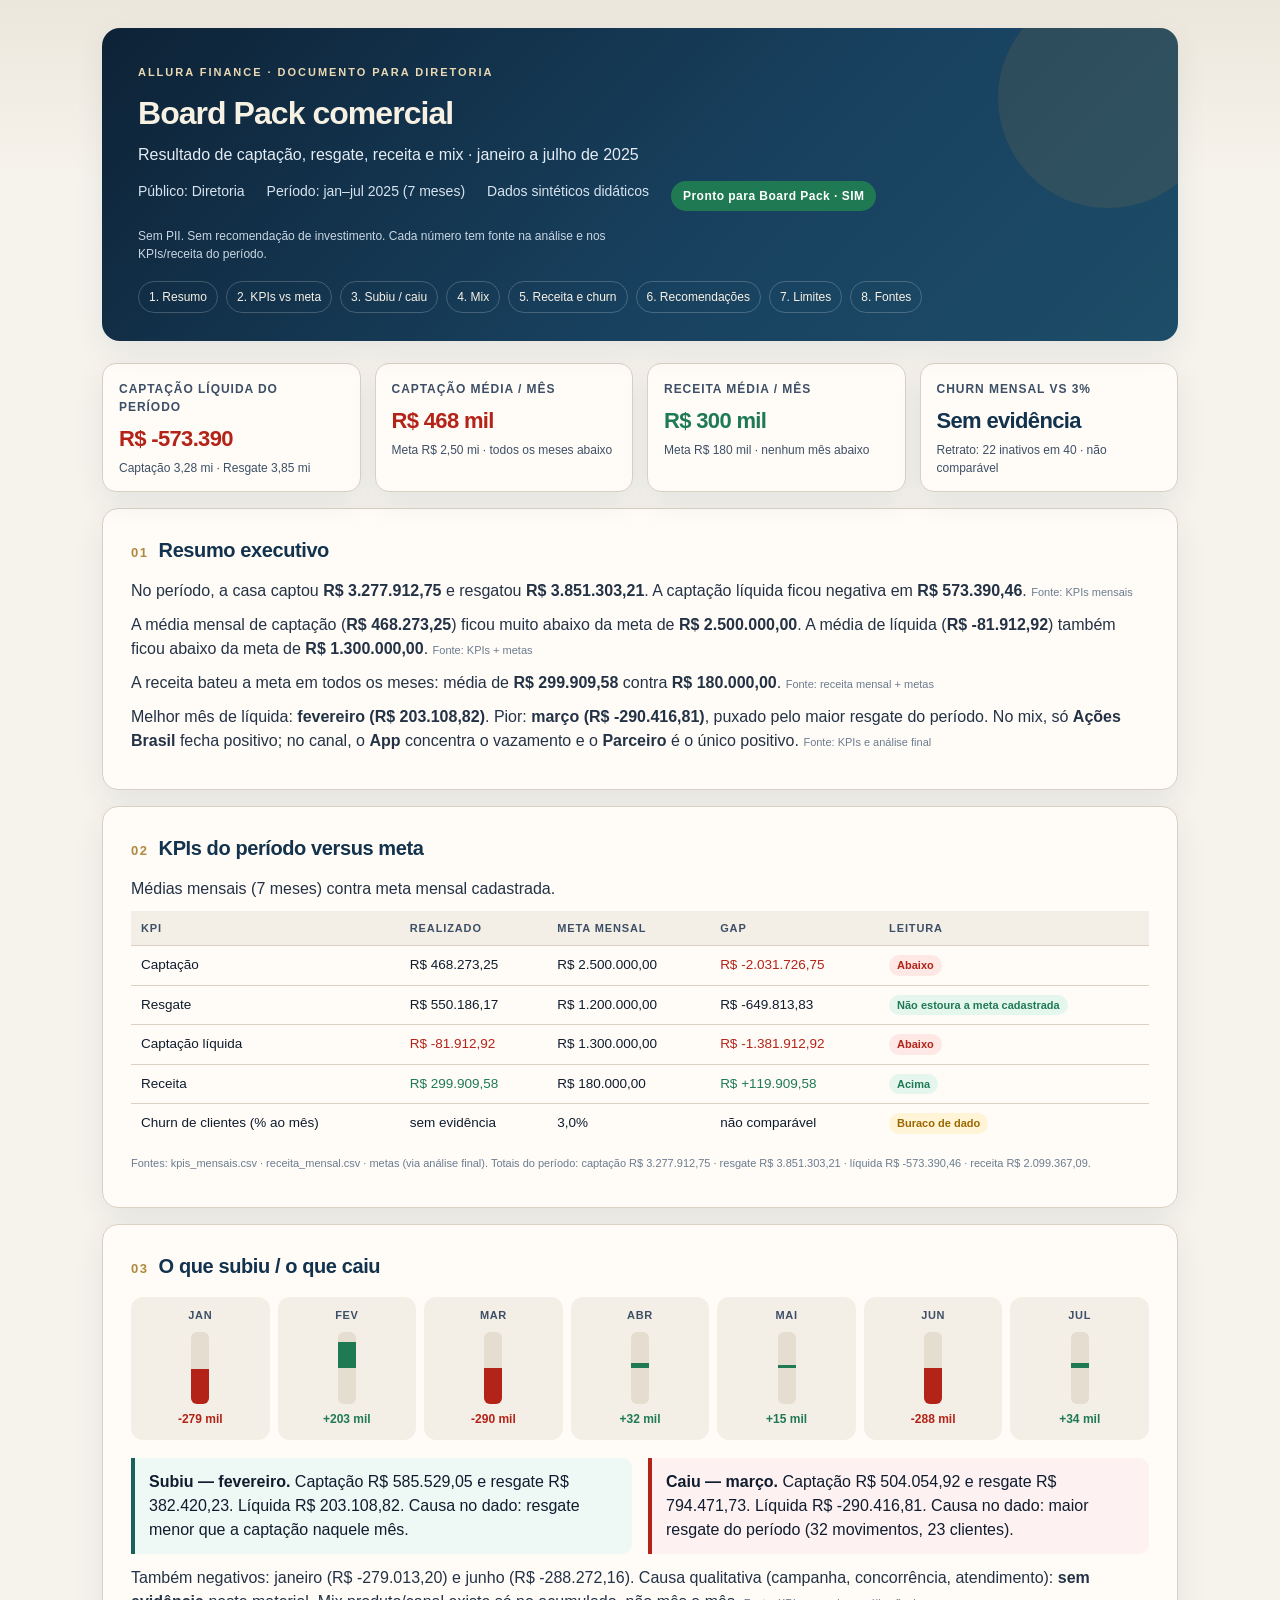
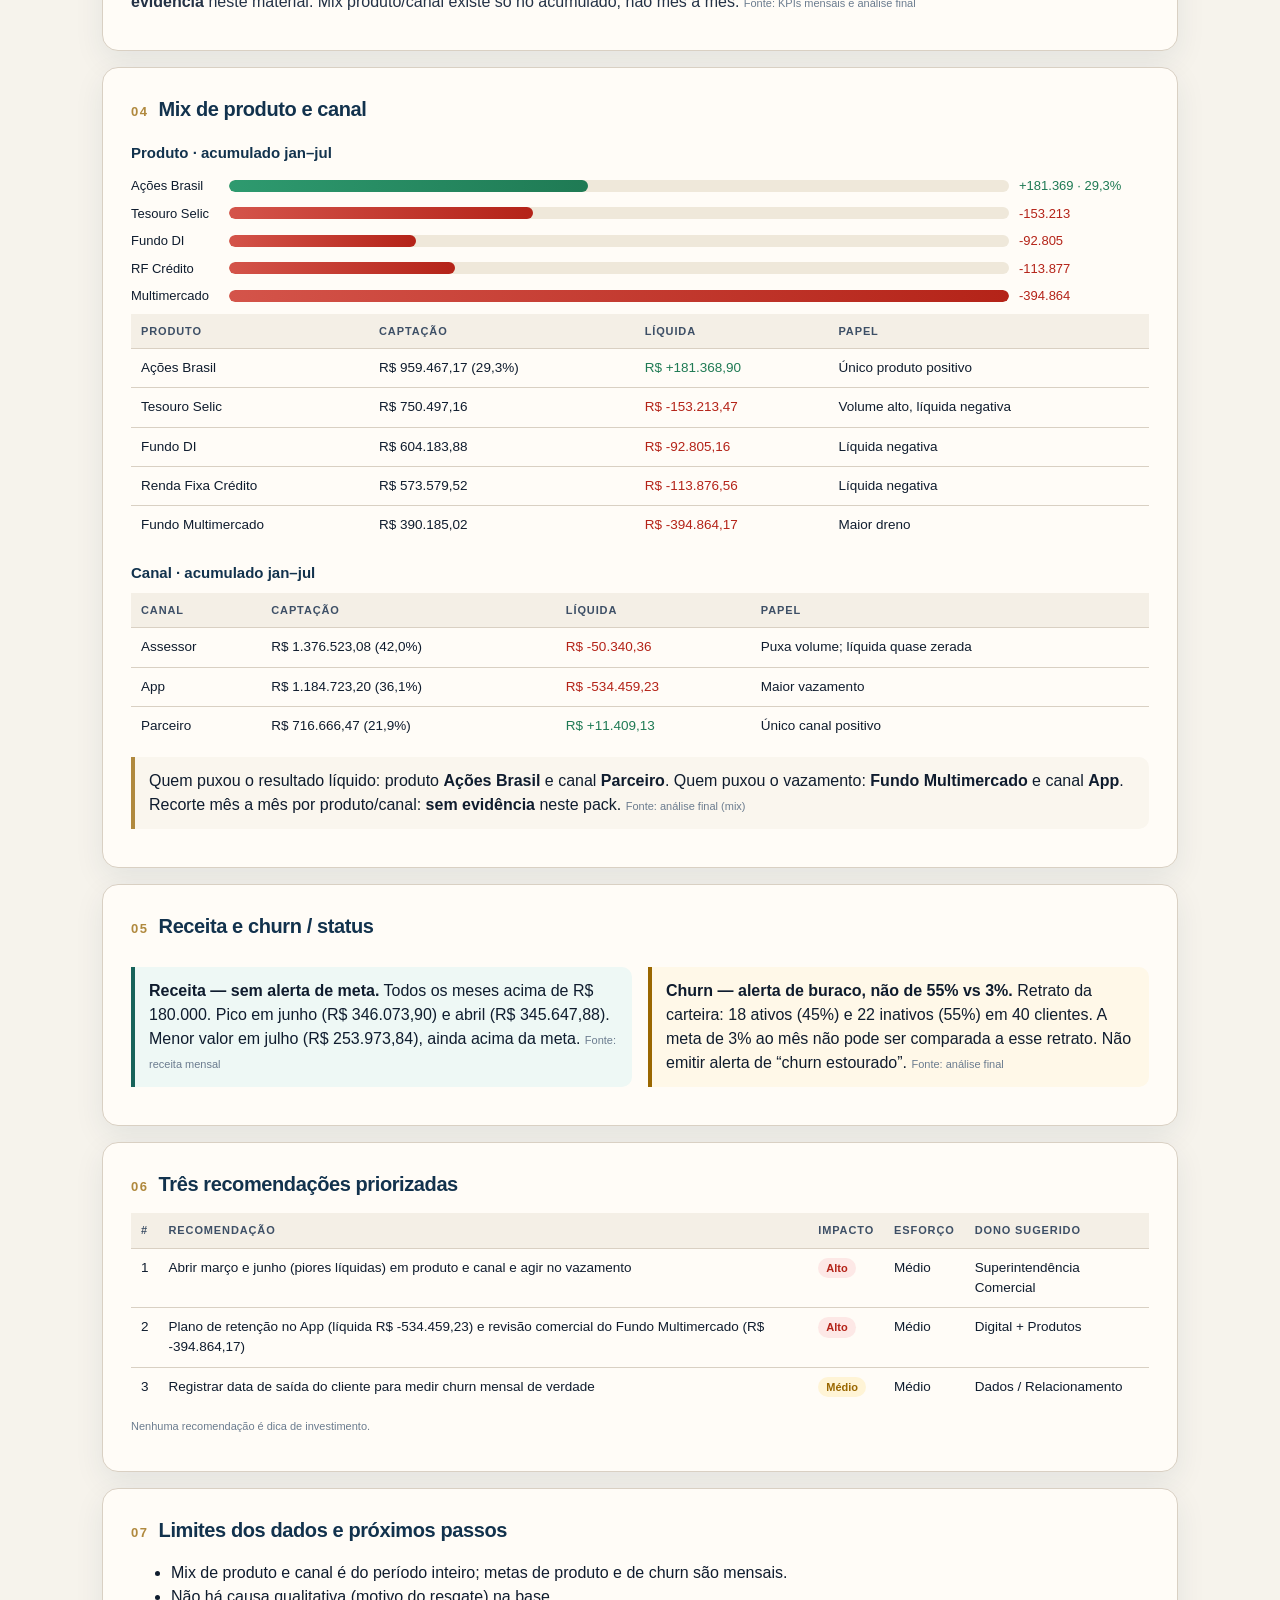
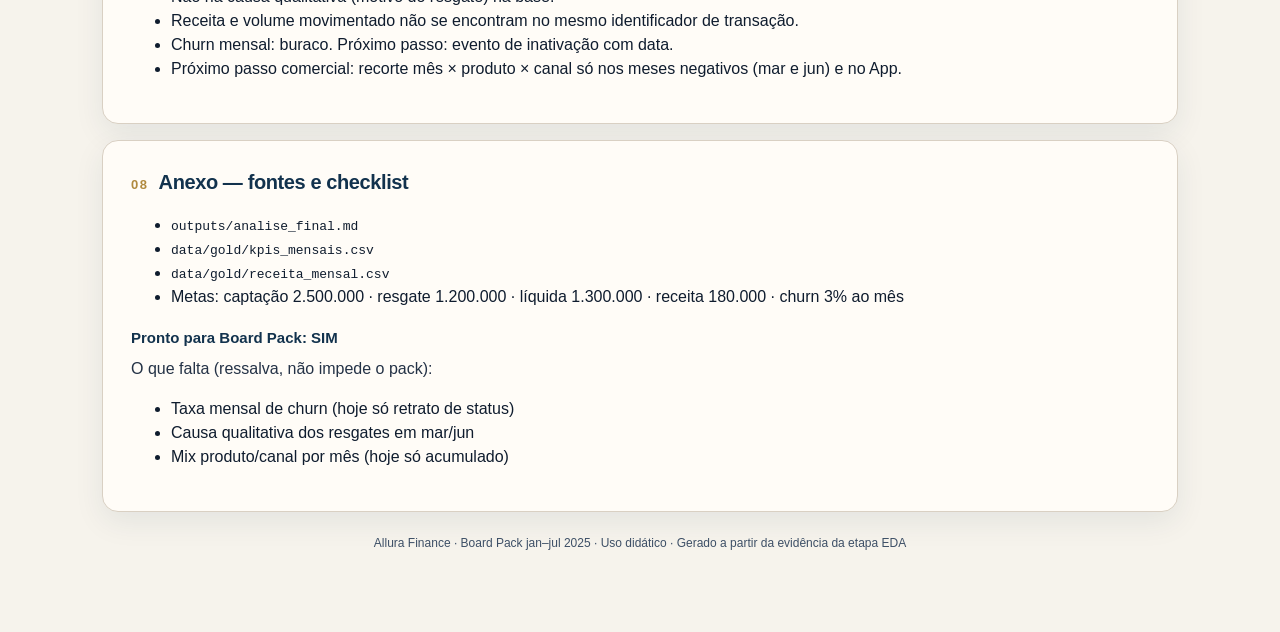
==== Harness Engineering/outputs/board_pack.html @ 16ca6b5f "Publish Streamlit app and harness artifacts for the Allura class. Students can run the local front w" ====
<!DOCTYPE html>
<html lang="pt-BR">
<head>
  <meta charset="UTF-8" />
  <meta name="viewport" content="width=device-width, initial-scale=1" />
  <title>Board Pack · Allura Finance · Jan–Jul 2025</title>
  <style>
    :root {
      --ink: #0f1c2e;
      --ink-soft: #3d4f66;
      --paper: #f6f3ec;
      --card: #fffcf7;
      --line: #d9d0c3;
      --navy: #12324d;
      --gold: #b0893e;
      --gold-soft: #ead9b2;
      --up: #1f7a54;
      --down: #b42318;
      --warn: #9a6700;
      --ok: #17635a;
      --shadow: 0 10px 30px rgba(18, 50, 77, 0.08);
    }
    * { box-sizing: border-box; }
    html { scroll-behavior: smooth; }
    body {
      margin: 0;
      font-family: "Segoe UI", Calibri, "Helvetica Neue", Arial, sans-serif;
      color: var(--ink);
      background:
        radial-gradient(1200px 500px at 10% -10%, #ead9b233, transparent 50%),
        linear-gradient(180deg, #ece7dc 0%, var(--paper) 180px);
      line-height: 1.5;
    }
    .wrap { max-width: 1120px; margin: 0 auto; padding: 28px 22px 80px; }
    header.hero {
      background: linear-gradient(135deg, #0d2236 0%, #18415f 58%, #1d4d68 100%);
      color: #f7f1e4;
      border-radius: 18px;
      padding: 36px 36px 28px;
      box-shadow: var(--shadow);
      position: relative;
      overflow: hidden;
    }
    header.hero::after {
      content: "";
      position: absolute;
      right: -40px; top: -40px;
      width: 220px; height: 220px;
      border-radius: 50%;
      background: #b0893e22;
    }
    .kicker {
      letter-spacing: .18em;
      text-transform: uppercase;
      font-size: 11px;
      color: var(--gold-soft);
      font-weight: 600;
    }
    h1 { margin: 8px 0 6px; font-size: 32px; font-weight: 650; letter-spacing: -0.03em; }
    .meta { display: flex; flex-wrap: wrap; gap: 10px 22px; margin-top: 14px; font-size: 14px; color: #d7e3ee; }
    .badge {
      display: inline-flex; align-items: center; gap: 8px;
      background: #1f7a54;
      color: white;
      font-size: 12px;
      font-weight: 700;
      letter-spacing: .04em;
      padding: 6px 12px;
      border-radius: 999px;
    }
    nav.toc {
      display: flex; flex-wrap: wrap; gap: 8px;
      margin: 18px 0 0;
    }
    nav.toc a {
      color: #f7f1e4; text-decoration: none; font-size: 12px;
      border: 1px solid #ffffff33; padding: 6px 10px; border-radius: 999px;
    }
    nav.toc a:hover { background: #ffffff18; }
    .disclaimer {
      margin-top: 16px; font-size: 12px; color: #c9d6e2; max-width: 78ch;
    }
    .kpis {
      display: grid;
      grid-template-columns: repeat(4, 1fr);
      gap: 14px;
      margin: 22px 0 10px;
    }
    .kpi {
      background: var(--card);
      border: 1px solid var(--line);
      border-radius: 14px;
      padding: 16px 16px 14px;
      box-shadow: var(--shadow);
    }
    .kpi .label { font-size: 12px; color: var(--ink-soft); text-transform: uppercase; letter-spacing: .08em; font-weight: 700; }
    .kpi .value { font-size: 22px; font-weight: 700; margin: 6px 0 4px; letter-spacing: -0.03em; }
    .kpi .hint { font-size: 12px; color: var(--ink-soft); }
    .neg { color: var(--down); }
    .pos { color: var(--up); }
    .neu { color: var(--navy); }
    section {
      background: var(--card);
      border: 1px solid var(--line);
      border-radius: 16px;
      padding: 26px 28px;
      margin-top: 16px;
      box-shadow: var(--shadow);
    }
    h2 {
      margin: 0 0 14px;
      font-size: 20px;
      color: var(--navy);
      letter-spacing: -0.02em;
      display: flex; align-items: baseline; gap: 10px;
    }
    h2 span.num {
      color: var(--gold); font-size: 13px; letter-spacing: .12em; font-weight: 800;
    }
    h3 { margin: 18px 0 8px; font-size: 15px; color: var(--navy); }
    p { margin: 0 0 10px; color: #243246; }
    .src { font-size: 11px; color: #6b7c8f; }
    table { width: 100%; border-collapse: collapse; font-size: 13.5px; margin: 8px 0 12px; }
    th, td { padding: 9px 10px; text-align: left; border-bottom: 1px solid var(--line); vertical-align: top; }
    th { font-size: 11px; letter-spacing: .08em; text-transform: uppercase; color: var(--ink-soft); background: #f4efe6; }
    tr:last-child td { border-bottom: 0; }
    td.num { font-variant-numeric: tabular-nums; white-space: nowrap; }
    .pill {
      display: inline-block; padding: 2px 8px; border-radius: 999px;
      font-size: 11px; font-weight: 700;
    }
    .pill.bad { background: #fde8e6; color: var(--down); }
    .pill.good { background: #e5f6ef; color: var(--up); }
    .pill.warn { background: #fff4d6; color: var(--warn); }
    .split { display: grid; grid-template-columns: 1fr 1fr; gap: 16px; }
    .callout {
      border-left: 4px solid var(--gold);
      background: #faf6ee;
      padding: 12px 14px;
      border-radius: 0 10px 10px 0;
      margin: 12px 0;
    }
    .alert-down {
      border-left-color: var(--down);
      background: #fdf2f1;
    }
    .alert-ok {
      border-left-color: var(--ok);
      background: #eef8f5;
    }
    .alert-warn {
      border-left-color: var(--warn);
      background: #fff8e8;
    }
    .bars { display: grid; gap: 8px; margin: 12px 0 4px; }
    .bar-row { display: grid; grid-template-columns: 88px 1fr 130px; gap: 10px; align-items: center; font-size: 13px; }
    .track { height: 12px; background: #efe8da; border-radius: 99px; overflow: hidden; position: relative; }
    .fill { height: 100%; border-radius: 99px; }
    .fill.up { background: linear-gradient(90deg, #2e9a6f, #1f7a54); }
    .fill.down { background: linear-gradient(90deg, #d4544a, #b42318); }
    .months {
      display: grid;
      grid-template-columns: repeat(7, 1fr);
      gap: 8px;
      margin: 16px 0 6px;
    }
    .month {
      background: #f4efe6;
      border-radius: 12px;
      padding: 10px 8px 12px;
      text-align: center;
    }
    .month .m { font-size: 11px; font-weight: 700; color: var(--ink-soft); letter-spacing: .06em; }
    .month .v { font-size: 12px; font-weight: 700; margin-top: 6px; font-variant-numeric: tabular-nums; }
    .col {
      width: 18px; margin: 8px auto 0; height: 72px;
      background: #e4ddd0; border-radius: 6px; position: relative; overflow: hidden;
    }
    .col i {
      position: absolute; left: 0; right: 0; bottom: 50%;
      display: block;
    }
    ol.recs { padding-left: 18px; }
    ol.recs li { margin: 8px 0; }
    footer {
      margin-top: 22px; color: var(--ink-soft); font-size: 12px; text-align: center;
    }
    @media (max-width: 900px) {
      .kpis, .split, .months { grid-template-columns: 1fr 1fr; }
      .bar-row { grid-template-columns: 1fr; }
    }
    @media (max-width: 640px) {
      .kpis, .months { grid-template-columns: 1fr; }
      header.hero, section { padding: 20px; }
    }
    @media print {
      body { background: white; }
      .wrap { padding: 0; }
      section, header.hero, .kpi { box-shadow: none; break-inside: avoid; }
      nav.toc { display: none; }
    }
  </style>
</head>
<body>
  <div class="wrap">
    <header class="hero">
      <div class="kicker">Allura Finance · Documento para diretoria</div>
      <h1>Board Pack comercial</h1>
      <p style="margin:0;max-width:62ch;color:#e4edf5;">Resultado de captação, resgate, receita e mix · janeiro a julho de 2025</p>
      <div class="meta">
        <span>Público: Diretoria</span>
        <span>Período: jan–jul 2025 (7 meses)</span>
        <span>Dados sintéticos didáticos</span>
        <span class="badge">Pronto para Board Pack · SIM</span>
      </div>
      <p class="disclaimer">Sem PII. Sem recomendação de investimento. Cada número tem fonte na análise e nos KPIs/receita do período.</p>
      <nav class="toc">
        <a href="#resumo">1. Resumo</a>
        <a href="#kpis">2. KPIs vs meta</a>
        <a href="#movimento">3. Subiu / caiu</a>
        <a href="#mix">4. Mix</a>
        <a href="#alertas">5. Receita e churn</a>
        <a href="#recs">6. Recomendações</a>
        <a href="#limites">7. Limites</a>
        <a href="#fontes">8. Fontes</a>
      </nav>
    </header>

    <div class="kpis">
      <article class="kpi">
        <div class="label">Captação líquida do período</div>
        <div class="value neg">R$ -573.390</div>
        <div class="hint">Captação 3,28 mi · Resgate 3,85 mi</div>
      </article>
      <article class="kpi">
        <div class="label">Captação média / mês</div>
        <div class="value neg">R$ 468 mil</div>
        <div class="hint">Meta R$ 2,50 mi · todos os meses abaixo</div>
      </article>
      <article class="kpi">
        <div class="label">Receita média / mês</div>
        <div class="value pos">R$ 300 mil</div>
        <div class="hint">Meta R$ 180 mil · nenhum mês abaixo</div>
      </article>
      <article class="kpi">
        <div class="label">Churn mensal vs 3%</div>
        <div class="value neu">Sem evidência</div>
        <div class="hint">Retrato: 22 inativos em 40 · não comparável</div>
      </article>
    </div>

    <section id="resumo">
      <h2><span class="num">01</span> Resumo executivo</h2>
      <p>No período, a casa captou <strong>R$ 3.277.912,75</strong> e resgatou <strong>R$ 3.851.303,21</strong>. A captação líquida ficou negativa em <strong>R$ 573.390,46</strong>. <span class="src">Fonte: KPIs mensais</span></p>
      <p>A média mensal de captação (<strong>R$ 468.273,25</strong>) ficou muito abaixo da meta de <strong>R$ 2.500.000,00</strong>. A média de líquida (<strong>R$ -81.912,92</strong>) também ficou abaixo da meta de <strong>R$ 1.300.000,00</strong>. <span class="src">Fonte: KPIs + metas</span></p>
      <p>A receita bateu a meta em todos os meses: média de <strong>R$ 299.909,58</strong> contra <strong>R$ 180.000,00</strong>. <span class="src">Fonte: receita mensal + metas</span></p>
      <p>Melhor mês de líquida: <strong>fevereiro (R$ 203.108,82)</strong>. Pior: <strong>março (R$ -290.416,81)</strong>, puxado pelo maior resgate do período. No mix, só <strong>Ações Brasil</strong> fecha positivo; no canal, o <strong>App</strong> concentra o vazamento e o <strong>Parceiro</strong> é o único positivo. <span class="src">Fonte: KPIs e análise final</span></p>
    </section>

    <section id="kpis">
      <h2><span class="num">02</span> KPIs do período versus meta</h2>
      <p>Médias mensais (7 meses) contra meta mensal cadastrada.</p>
      <table>
        <thead>
          <tr>
            <th>KPI</th>
            <th>Realizado</th>
            <th>Meta mensal</th>
            <th>Gap</th>
            <th>Leitura</th>
          </tr>
        </thead>
        <tbody>
          <tr>
            <td>Captação</td>
            <td class="num">R$ 468.273,25</td>
            <td class="num">R$ 2.500.000,00</td>
            <td class="num neg">R$ -2.031.726,75</td>
            <td><span class="pill bad">Abaixo</span></td>
          </tr>
          <tr>
            <td>Resgate</td>
            <td class="num">R$ 550.186,17</td>
            <td class="num">R$ 1.200.000,00</td>
            <td class="num">R$ -649.813,83</td>
            <td><span class="pill good">Não estoura a meta cadastrada</span></td>
          </tr>
          <tr>
            <td>Captação líquida</td>
            <td class="num neg">R$ -81.912,92</td>
            <td class="num">R$ 1.300.000,00</td>
            <td class="num neg">R$ -1.381.912,92</td>
            <td><span class="pill bad">Abaixo</span></td>
          </tr>
          <tr>
            <td>Receita</td>
            <td class="num pos">R$ 299.909,58</td>
            <td class="num">R$ 180.000,00</td>
            <td class="num pos">R$ +119.909,58</td>
            <td><span class="pill good">Acima</span></td>
          </tr>
          <tr>
            <td>Churn de clientes (% ao mês)</td>
            <td>sem evidência</td>
            <td>3,0%</td>
            <td>não comparável</td>
            <td><span class="pill warn">Buraco de dado</span></td>
          </tr>
        </tbody>
      </table>
      <p class="src">Fontes: kpis_mensais.csv · receita_mensal.csv · metas (via análise final). Totais do período: captação R$ 3.277.912,75 · resgate R$ 3.851.303,21 · líquida R$ -573.390,46 · receita R$ 2.099.367,09.</p>
    </section>

    <section id="movimento">
      <h2><span class="num">03</span> O que subiu / o que caiu</h2>
      <div class="months">
        <div class="month"><div class="m">JAN</div><div class="col"><i style="bottom:0;height:48%;background:#b42318;"></i></div><div class="v neg">-279 mil</div></div>
        <div class="month"><div class="m">FEV</div><div class="col"><i style="bottom:50%;height:35%;background:#1f7a54;"></i></div><div class="v pos">+203 mil</div></div>
        <div class="month"><div class="m">MAR</div><div class="col"><i style="bottom:0;height:50%;background:#b42318;"></i></div><div class="v neg">-290 mil</div></div>
        <div class="month"><div class="m">ABR</div><div class="col"><i style="bottom:50%;height:6%;background:#1f7a54;"></i></div><div class="v pos">+32 mil</div></div>
        <div class="month"><div class="m">MAI</div><div class="col"><i style="bottom:50%;height:3%;background:#1f7a54;"></i></div><div class="v pos">+15 mil</div></div>
        <div class="month"><div class="m">JUN</div><div class="col"><i style="bottom:0;height:50%;background:#b42318;"></i></div><div class="v neg">-288 mil</div></div>
        <div class="month"><div class="m">JUL</div><div class="col"><i style="bottom:50%;height:6%;background:#1f7a54;"></i></div><div class="v pos">+34 mil</div></div>
      </div>
      <div class="split">
        <div class="callout alert-ok">
          <strong>Subiu — fevereiro.</strong> Captação R$ 585.529,05 e resgate R$ 382.420,23. Líquida R$ 203.108,82. Causa no dado: resgate menor que a captação naquele mês.
        </div>
        <div class="callout alert-down">
          <strong>Caiu — março.</strong> Captação R$ 504.054,92 e resgate R$ 794.471,73. Líquida R$ -290.416,81. Causa no dado: maior resgate do período (32 movimentos, 23 clientes).
        </div>
      </div>
      <p>Também negativos: janeiro (R$ -279.013,20) e junho (R$ -288.272,16). Causa qualitativa (campanha, concorrência, atendimento): <strong>sem evidência</strong> neste material. Mix produto/canal existe só no acumulado, não mês a mês. <span class="src">Fonte: KPIs mensais e análise final</span></p>
    </section>

    <section id="mix">
      <h2><span class="num">04</span> Mix de produto e canal</h2>
      <h3>Produto · acumulado jan–jul</h3>
      <div class="bars">
        <div class="bar-row"><span>Ações Brasil</span><div class="track"><div class="fill up" style="width:46%"></div></div><span class="pos">+181.369 · 29,3%</span></div>
        <div class="bar-row"><span>Tesouro Selic</span><div class="track"><div class="fill down" style="width:39%"></div></div><span class="neg">-153.213</span></div>
        <div class="bar-row"><span>Fundo DI</span><div class="track"><div class="fill down" style="width:24%"></div></div><span class="neg">-92.805</span></div>
        <div class="bar-row"><span>RF Crédito</span><div class="track"><div class="fill down" style="width:29%"></div></div><span class="neg">-113.877</span></div>
        <div class="bar-row"><span>Multimercado</span><div class="track"><div class="fill down" style="width:100%"></div></div><span class="neg">-394.864</span></div>
      </div>
      <table>
        <thead><tr><th>Produto</th><th>Captação</th><th>Líquida</th><th>Papel</th></tr></thead>
        <tbody>
          <tr><td>Ações Brasil</td><td class="num">R$ 959.467,17 (29,3%)</td><td class="num pos">R$ +181.368,90</td><td>Único produto positivo</td></tr>
          <tr><td>Tesouro Selic</td><td class="num">R$ 750.497,16</td><td class="num neg">R$ -153.213,47</td><td>Volume alto, líquida negativa</td></tr>
          <tr><td>Fundo DI</td><td class="num">R$ 604.183,88</td><td class="num neg">R$ -92.805,16</td><td>Líquida negativa</td></tr>
          <tr><td>Renda Fixa Crédito</td><td class="num">R$ 573.579,52</td><td class="num neg">R$ -113.876,56</td><td>Líquida negativa</td></tr>
          <tr><td>Fundo Multimercado</td><td class="num">R$ 390.185,02</td><td class="num neg">R$ -394.864,17</td><td>Maior dreno</td></tr>
        </tbody>
      </table>
      <h3>Canal · acumulado jan–jul</h3>
      <table>
        <thead><tr><th>Canal</th><th>Captação</th><th>Líquida</th><th>Papel</th></tr></thead>
        <tbody>
          <tr><td>Assessor</td><td class="num">R$ 1.376.523,08 (42,0%)</td><td class="num neg">R$ -50.340,36</td><td>Puxa volume; líquida quase zerada</td></tr>
          <tr><td>App</td><td class="num">R$ 1.184.723,20 (36,1%)</td><td class="num neg">R$ -534.459,23</td><td>Maior vazamento</td></tr>
          <tr><td>Parceiro</td><td class="num">R$ 716.666,47 (21,9%)</td><td class="num pos">R$ +11.409,13</td><td>Único canal positivo</td></tr>
        </tbody>
      </table>
      <div class="callout">Quem puxou o resultado líquido: produto <strong>Ações Brasil</strong> e canal <strong>Parceiro</strong>. Quem puxou o vazamento: <strong>Fundo Multimercado</strong> e canal <strong>App</strong>. Recorte mês a mês por produto/canal: <strong>sem evidência</strong> neste pack. <span class="src">Fonte: análise final (mix)</span></div>
    </section>

    <section id="alertas">
      <h2><span class="num">05</span> Receita e churn / status</h2>
      <div class="split">
        <div class="callout alert-ok">
          <strong>Receita — sem alerta de meta.</strong> Todos os meses acima de R$ 180.000. Pico em junho (R$ 346.073,90) e abril (R$ 345.647,88). Menor valor em julho (R$ 253.973,84), ainda acima da meta. <span class="src">Fonte: receita mensal</span>
        </div>
        <div class="callout alert-warn">
          <strong>Churn — alerta de buraco, não de 55% vs 3%.</strong> Retrato da carteira: 18 ativos (45%) e 22 inativos (55%) em 40 clientes. A meta de 3% ao mês não pode ser comparada a esse retrato. Não emitir alerta de “churn estourado”. <span class="src">Fonte: análise final</span>
        </div>
      </div>
    </section>

    <section id="recs">
      <h2><span class="num">06</span> Três recomendações priorizadas</h2>
      <table>
        <thead>
          <tr><th>#</th><th>Recomendação</th><th>Impacto</th><th>Esforço</th><th>Dono sugerido</th></tr>
        </thead>
        <tbody>
          <tr>
            <td>1</td>
            <td>Abrir março e junho (piores líquidas) em produto e canal e agir no vazamento</td>
            <td><span class="pill bad">Alto</span></td>
            <td>Médio</td>
            <td>Superintendência Comercial</td>
          </tr>
          <tr>
            <td>2</td>
            <td>Plano de retenção no App (líquida R$ -534.459,23) e revisão comercial do Fundo Multimercado (R$ -394.864,17)</td>
            <td><span class="pill bad">Alto</span></td>
            <td>Médio</td>
            <td>Digital + Produtos</td>
          </tr>
          <tr>
            <td>3</td>
            <td>Registrar data de saída do cliente para medir churn mensal de verdade</td>
            <td><span class="pill warn">Médio</span></td>
            <td>Médio</td>
            <td>Dados / Relacionamento</td>
          </tr>
        </tbody>
      </table>
      <p class="src">Nenhuma recomendação é dica de investimento.</p>
    </section>

    <section id="limites">
      <h2><span class="num">07</span> Limites dos dados e próximos passos</h2>
      <ul>
        <li>Mix de produto e canal é do período inteiro; metas de produto e de churn são mensais.</li>
        <li>Não há causa qualitativa (motivo do resgate) na base.</li>
        <li>Receita e volume movimentado não se encontram no mesmo identificador de transação.</li>
        <li>Churn mensal: buraco. Próximo passo: evento de inativação com data.</li>
        <li>Próximo passo comercial: recorte mês × produto × canal só nos meses negativos (mar e jun) e no App.</li>
      </ul>
    </section>

    <section id="fontes">
      <h2><span class="num">08</span> Anexo — fontes e checklist</h2>
      <ul>
        <li><code>outputs/analise_final.md</code></li>
        <li><code>data/gold/kpis_mensais.csv</code></li>
        <li><code>data/gold/receita_mensal.csv</code></li>
        <li>Metas: captação 2.500.000 · resgate 1.200.000 · líquida 1.300.000 · receita 180.000 · churn 3% ao mês</li>
      </ul>
      <h3>Pronto para Board Pack: SIM</h3>
      <p>O que falta (ressalva, não impede o pack):</p>
      <ul>
        <li>Taxa mensal de churn (hoje só retrato de status)</li>
        <li>Causa qualitativa dos resgates em mar/jun</li>
        <li>Mix produto/canal por mês (hoje só acumulado)</li>
      </ul>
    </section>

    <footer>Allura Finance · Board Pack jan–jul 2025 · Uso didático · Gerado a partir da evidência da etapa EDA</footer>
  </div>
</body>
</html>
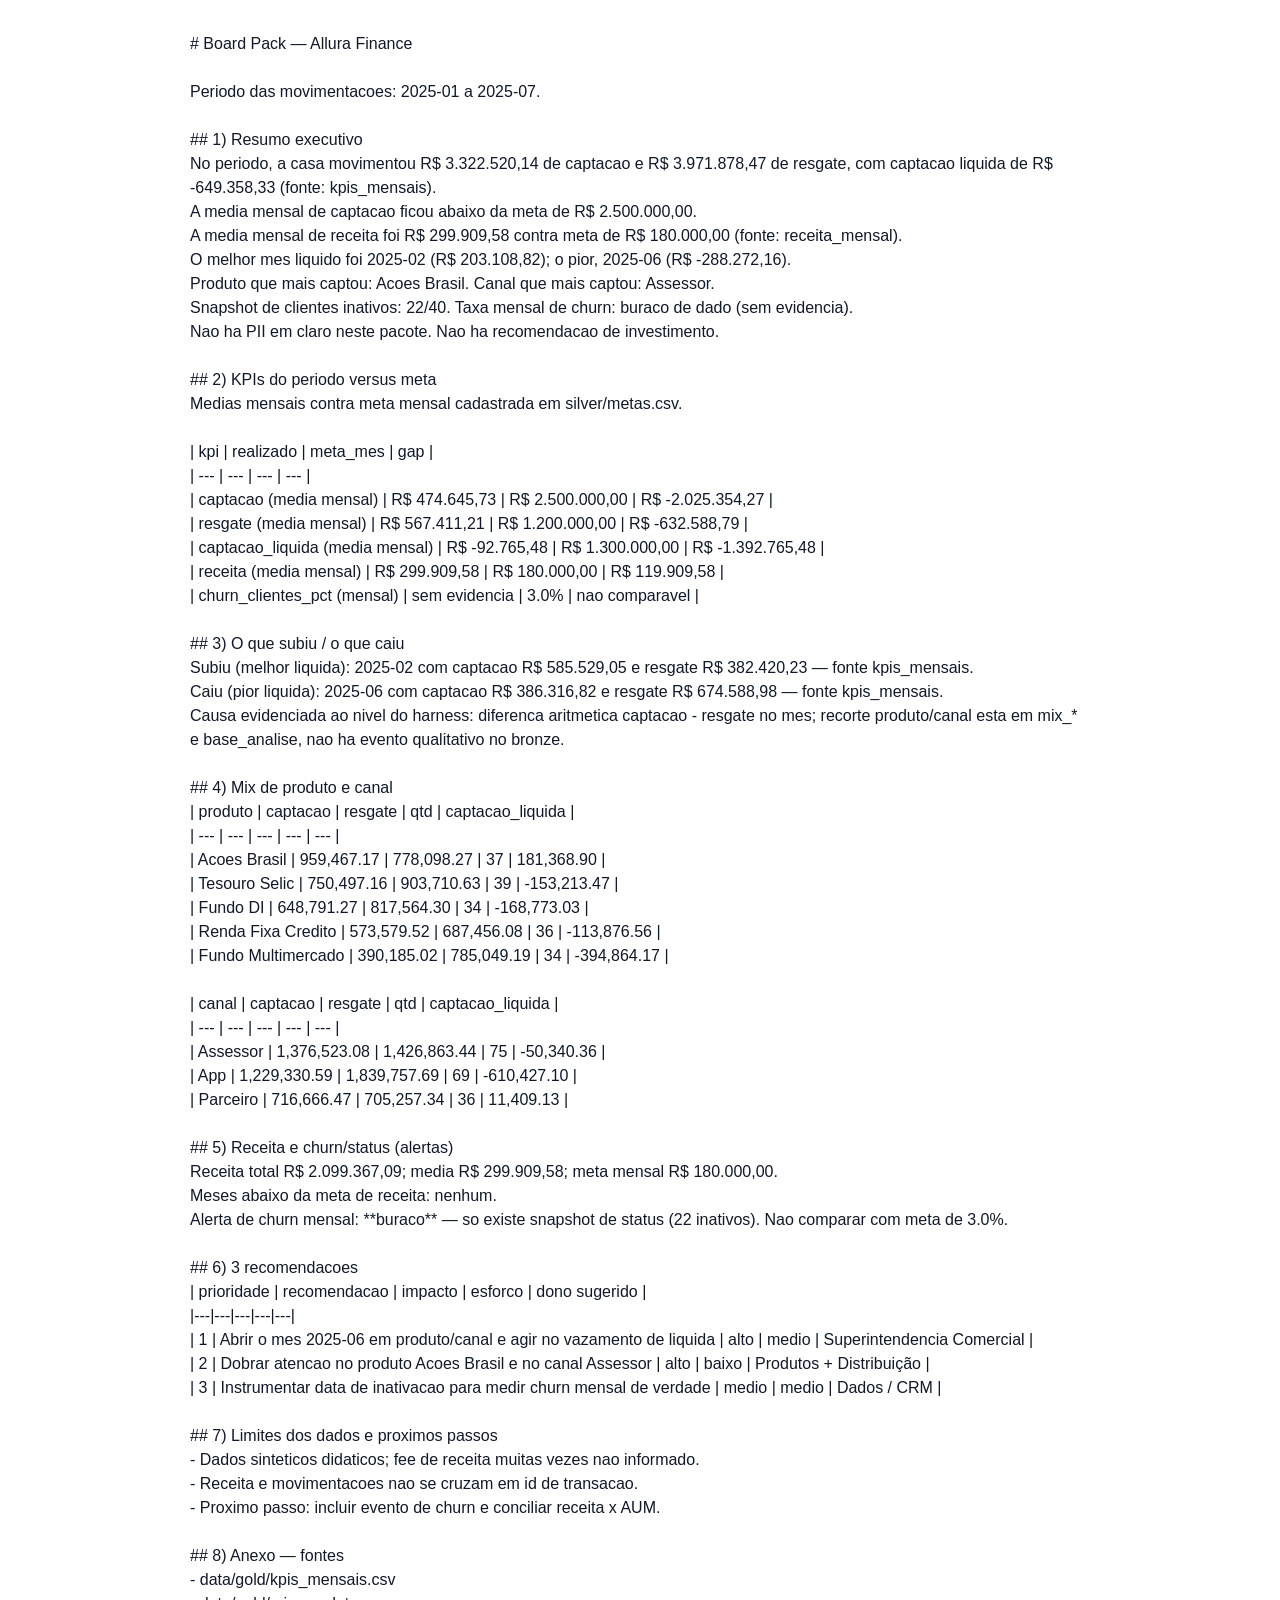
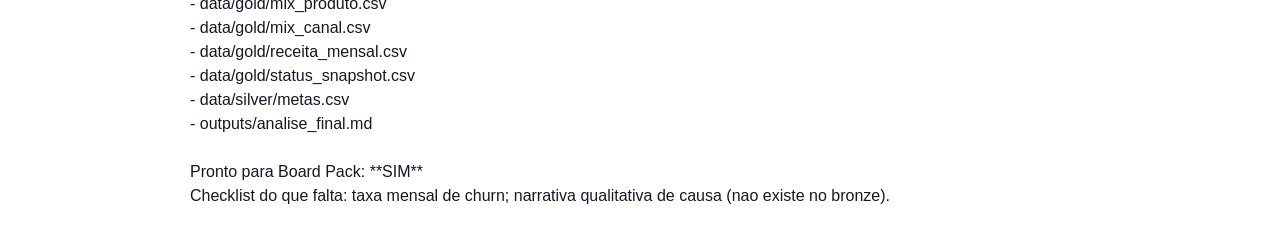
==== commit f4c030cf: "Atualiza Harness, notebook Colab/Streamlit e estrutura de dados. Alinha prompts do Harness com entre" ====
--- a/Harness Engineering/outputs/board_pack.html
+++ b/Harness Engineering/outputs/board_pack.html
@@ -1,444 +1,73 @@
-<!DOCTYPE html>
-<html lang="pt-BR">
-<head>
-  <meta charset="UTF-8" />
-  <meta name="viewport" content="width=device-width, initial-scale=1" />
-  <title>Board Pack · Allura Finance · Jan–Jul 2025</title>
-  <style>
-    :root {
-      --ink: #0f1c2e;
-      --ink-soft: #3d4f66;
-      --paper: #f6f3ec;
-      --card: #fffcf7;
-      --line: #d9d0c3;
-      --navy: #12324d;
-      --gold: #b0893e;
-      --gold-soft: #ead9b2;
-      --up: #1f7a54;
-      --down: #b42318;
-      --warn: #9a6700;
-      --ok: #17635a;
-      --shadow: 0 10px 30px rgba(18, 50, 77, 0.08);
-    }
-    * { box-sizing: border-box; }
-    html { scroll-behavior: smooth; }
-    body {
-      margin: 0;
-      font-family: "Segoe UI", Calibri, "Helvetica Neue", Arial, sans-serif;
-      color: var(--ink);
-      background:
-        radial-gradient(1200px 500px at 10% -10%, #ead9b233, transparent 50%),
-        linear-gradient(180deg, #ece7dc 0%, var(--paper) 180px);
-      line-height: 1.5;
-    }
-    .wrap { max-width: 1120px; margin: 0 auto; padding: 28px 22px 80px; }
-    header.hero {
-      background: linear-gradient(135deg, #0d2236 0%, #18415f 58%, #1d4d68 100%);
-      color: #f7f1e4;
-      border-radius: 18px;
-      padding: 36px 36px 28px;
-      box-shadow: var(--shadow);
-      position: relative;
-      overflow: hidden;
-    }
-    header.hero::after {
-      content: "";
-      position: absolute;
-      right: -40px; top: -40px;
-      width: 220px; height: 220px;
-      border-radius: 50%;
-      background: #b0893e22;
-    }
-    .kicker {
-      letter-spacing: .18em;
-      text-transform: uppercase;
-      font-size: 11px;
-      color: var(--gold-soft);
-      font-weight: 600;
-    }
-    h1 { margin: 8px 0 6px; font-size: 32px; font-weight: 650; letter-spacing: -0.03em; }
-    .meta { display: flex; flex-wrap: wrap; gap: 10px 22px; margin-top: 14px; font-size: 14px; color: #d7e3ee; }
-    .badge {
-      display: inline-flex; align-items: center; gap: 8px;
-      background: #1f7a54;
-      color: white;
-      font-size: 12px;
-      font-weight: 700;
-      letter-spacing: .04em;
-      padding: 6px 12px;
-      border-radius: 999px;
-    }
-    nav.toc {
-      display: flex; flex-wrap: wrap; gap: 8px;
-      margin: 18px 0 0;
-    }
-    nav.toc a {
-      color: #f7f1e4; text-decoration: none; font-size: 12px;
-      border: 1px solid #ffffff33; padding: 6px 10px; border-radius: 999px;
-    }
-    nav.toc a:hover { background: #ffffff18; }
-    .disclaimer {
-      margin-top: 16px; font-size: 12px; color: #c9d6e2; max-width: 78ch;
-    }
-    .kpis {
-      display: grid;
-      grid-template-columns: repeat(4, 1fr);
-      gap: 14px;
-      margin: 22px 0 10px;
-    }
-    .kpi {
-      background: var(--card);
-      border: 1px solid var(--line);
-      border-radius: 14px;
-      padding: 16px 16px 14px;
-      box-shadow: var(--shadow);
-    }
-    .kpi .label { font-size: 12px; color: var(--ink-soft); text-transform: uppercase; letter-spacing: .08em; font-weight: 700; }
-    .kpi .value { font-size: 22px; font-weight: 700; margin: 6px 0 4px; letter-spacing: -0.03em; }
-    .kpi .hint { font-size: 12px; color: var(--ink-soft); }
-    .neg { color: var(--down); }
-    .pos { color: var(--up); }
-    .neu { color: var(--navy); }
-    section {
-      background: var(--card);
-      border: 1px solid var(--line);
-      border-radius: 16px;
-      padding: 26px 28px;
-      margin-top: 16px;
-      box-shadow: var(--shadow);
-    }
-    h2 {
-      margin: 0 0 14px;
-      font-size: 20px;
-      color: var(--navy);
-      letter-spacing: -0.02em;
-      display: flex; align-items: baseline; gap: 10px;
-    }
-    h2 span.num {
-      color: var(--gold); font-size: 13px; letter-spacing: .12em; font-weight: 800;
-    }
-    h3 { margin: 18px 0 8px; font-size: 15px; color: var(--navy); }
-    p { margin: 0 0 10px; color: #243246; }
-    .src { font-size: 11px; color: #6b7c8f; }
-    table { width: 100%; border-collapse: collapse; font-size: 13.5px; margin: 8px 0 12px; }
-    th, td { padding: 9px 10px; text-align: left; border-bottom: 1px solid var(--line); vertical-align: top; }
-    th { font-size: 11px; letter-spacing: .08em; text-transform: uppercase; color: var(--ink-soft); background: #f4efe6; }
-    tr:last-child td { border-bottom: 0; }
-    td.num { font-variant-numeric: tabular-nums; white-space: nowrap; }
-    .pill {
-      display: inline-block; padding: 2px 8px; border-radius: 999px;
-      font-size: 11px; font-weight: 700;
-    }
-    .pill.bad { background: #fde8e6; color: var(--down); }
-    .pill.good { background: #e5f6ef; color: var(--up); }
-    .pill.warn { background: #fff4d6; color: var(--warn); }
-    .split { display: grid; grid-template-columns: 1fr 1fr; gap: 16px; }
-    .callout {
-      border-left: 4px solid var(--gold);
-      background: #faf6ee;
-      padding: 12px 14px;
-      border-radius: 0 10px 10px 0;
-      margin: 12px 0;
-    }
-    .alert-down {
-      border-left-color: var(--down);
-      background: #fdf2f1;
-    }
-    .alert-ok {
-      border-left-color: var(--ok);
-      background: #eef8f5;
-    }
-    .alert-warn {
-      border-left-color: var(--warn);
-      background: #fff8e8;
-    }
-    .bars { display: grid; gap: 8px; margin: 12px 0 4px; }
-    .bar-row { display: grid; grid-template-columns: 88px 1fr 130px; gap: 10px; align-items: center; font-size: 13px; }
-    .track { height: 12px; background: #efe8da; border-radius: 99px; overflow: hidden; position: relative; }
-    .fill { height: 100%; border-radius: 99px; }
-    .fill.up { background: linear-gradient(90deg, #2e9a6f, #1f7a54); }
-    .fill.down { background: linear-gradient(90deg, #d4544a, #b42318); }
-    .months {
-      display: grid;
-      grid-template-columns: repeat(7, 1fr);
-      gap: 8px;
-      margin: 16px 0 6px;
-    }
-    .month {
-      background: #f4efe6;
-      border-radius: 12px;
-      padding: 10px 8px 12px;
-      text-align: center;
-    }
-    .month .m { font-size: 11px; font-weight: 700; color: var(--ink-soft); letter-spacing: .06em; }
-    .month .v { font-size: 12px; font-weight: 700; margin-top: 6px; font-variant-numeric: tabular-nums; }
-    .col {
-      width: 18px; margin: 8px auto 0; height: 72px;
-      background: #e4ddd0; border-radius: 6px; position: relative; overflow: hidden;
-    }
-    .col i {
-      position: absolute; left: 0; right: 0; bottom: 50%;
-      display: block;
-    }
-    ol.recs { padding-left: 18px; }
-    ol.recs li { margin: 8px 0; }
-    footer {
-      margin-top: 22px; color: var(--ink-soft); font-size: 12px; text-align: center;
-    }
-    @media (max-width: 900px) {
-      .kpis, .split, .months { grid-template-columns: 1fr 1fr; }
-      .bar-row { grid-template-columns: 1fr; }
-    }
-    @media (max-width: 640px) {
-      .kpis, .months { grid-template-columns: 1fr; }
-      header.hero, section { padding: 20px; }
-    }
-    @media print {
-      body { background: white; }
-      .wrap { padding: 0; }
-      section, header.hero, .kpi { box-shadow: none; break-inside: avoid; }
-      nav.toc { display: none; }
-    }
-  </style>
-</head>
-<body>
-  <div class="wrap">
-    <header class="hero">
-      <div class="kicker">Allura Finance · Documento para diretoria</div>
-      <h1>Board Pack comercial</h1>
-      <p style="margin:0;max-width:62ch;color:#e4edf5;">Resultado de captação, resgate, receita e mix · janeiro a julho de 2025</p>
-      <div class="meta">
-        <span>Público: Diretoria</span>
-        <span>Período: jan–jul 2025 (7 meses)</span>
-        <span>Dados sintéticos didáticos</span>
-        <span class="badge">Pronto para Board Pack · SIM</span>
-      </div>
-      <p class="disclaimer">Sem PII. Sem recomendação de investimento. Cada número tem fonte na análise e nos KPIs/receita do período.</p>
-      <nav class="toc">
-        <a href="#resumo">1. Resumo</a>
-        <a href="#kpis">2. KPIs vs meta</a>
-        <a href="#movimento">3. Subiu / caiu</a>
-        <a href="#mix">4. Mix</a>
-        <a href="#alertas">5. Receita e churn</a>
-        <a href="#recs">6. Recomendações</a>
-        <a href="#limites">7. Limites</a>
-        <a href="#fontes">8. Fontes</a>
-      </nav>
-    </header>
+<!DOCTYPE html><html lang='pt-BR'><head><meta charset='utf-8'><title>Board Pack — Allura Finance</title><style>body{font-family:Inter,Arial,sans-serif;max-width:900px;margin:2rem auto;line-height:1.5;color:#111827}h1,h2{color:#0f766e}table{border-collapse:collapse;width:100%;margin:1rem 0}th,td{border:1px solid #e5e7eb;padding:8px;text-align:left}th{background:#f8fafc}</style></head><body><pre style='white-space:pre-wrap;font-family:inherit'># Board Pack — Allura Finance
 
-    <div class="kpis">
-      <article class="kpi">
-        <div class="label">Captação líquida do período</div>
-        <div class="value neg">R$ -573.390</div>
-        <div class="hint">Captação 3,28 mi · Resgate 3,85 mi</div>
-      </article>
-      <article class="kpi">
-        <div class="label">Captação média / mês</div>
-        <div class="value neg">R$ 468 mil</div>
-        <div class="hint">Meta R$ 2,50 mi · todos os meses abaixo</div>
-      </article>
-      <article class="kpi">
-        <div class="label">Receita média / mês</div>
-        <div class="value pos">R$ 300 mil</div>
-        <div class="hint">Meta R$ 180 mil · nenhum mês abaixo</div>
-      </article>
-      <article class="kpi">
-        <div class="label">Churn mensal vs 3%</div>
-        <div class="value neu">Sem evidência</div>
-        <div class="hint">Retrato: 22 inativos em 40 · não comparável</div>
-      </article>
-    </div>
+Periodo das movimentacoes: 2025-01 a 2025-07.
 
-    <section id="resumo">
-      <h2><span class="num">01</span> Resumo executivo</h2>
-      <p>No período, a casa captou <strong>R$ 3.277.912,75</strong> e resgatou <strong>R$ 3.851.303,21</strong>. A captação líquida ficou negativa em <strong>R$ 573.390,46</strong>. <span class="src">Fonte: KPIs mensais</span></p>
-      <p>A média mensal de captação (<strong>R$ 468.273,25</strong>) ficou muito abaixo da meta de <strong>R$ 2.500.000,00</strong>. A média de líquida (<strong>R$ -81.912,92</strong>) também ficou abaixo da meta de <strong>R$ 1.300.000,00</strong>. <span class="src">Fonte: KPIs + metas</span></p>
-      <p>A receita bateu a meta em todos os meses: média de <strong>R$ 299.909,58</strong> contra <strong>R$ 180.000,00</strong>. <span class="src">Fonte: receita mensal + metas</span></p>
-      <p>Melhor mês de líquida: <strong>fevereiro (R$ 203.108,82)</strong>. Pior: <strong>março (R$ -290.416,81)</strong>, puxado pelo maior resgate do período. No mix, só <strong>Ações Brasil</strong> fecha positivo; no canal, o <strong>App</strong> concentra o vazamento e o <strong>Parceiro</strong> é o único positivo. <span class="src">Fonte: KPIs e análise final</span></p>
-    </section>
+## 1) Resumo executivo
+No periodo, a casa movimentou R$ 3.322.520,14 de captacao e R$ 3.971.878,47 de resgate, com captacao liquida de R$ -649.358,33 (fonte: kpis_mensais).
+A media mensal de captacao ficou abaixo da meta de R$ 2.500.000,00.
+A media mensal de receita foi R$ 299.909,58 contra meta de R$ 180.000,00 (fonte: receita_mensal).
+O melhor mes liquido foi 2025-02 (R$ 203.108,82); o pior, 2025-06 (R$ -288.272,16).
+Produto que mais captou: Acoes Brasil. Canal que mais captou: Assessor.
+Snapshot de clientes inativos: 22/40. Taxa mensal de churn: buraco de dado (sem evidencia).
+Nao ha PII em claro neste pacote. Nao ha recomendacao de investimento.
 
-    <section id="kpis">
-      <h2><span class="num">02</span> KPIs do período versus meta</h2>
-      <p>Médias mensais (7 meses) contra meta mensal cadastrada.</p>
-      <table>
-        <thead>
-          <tr>
-            <th>KPI</th>
-            <th>Realizado</th>
-            <th>Meta mensal</th>
-            <th>Gap</th>
-            <th>Leitura</th>
-          </tr>
-        </thead>
-        <tbody>
-          <tr>
-            <td>Captação</td>
-            <td class="num">R$ 468.273,25</td>
-            <td class="num">R$ 2.500.000,00</td>
-            <td class="num neg">R$ -2.031.726,75</td>
-            <td><span class="pill bad">Abaixo</span></td>
-          </tr>
-          <tr>
-            <td>Resgate</td>
-            <td class="num">R$ 550.186,17</td>
-            <td class="num">R$ 1.200.000,00</td>
-            <td class="num">R$ -649.813,83</td>
-            <td><span class="pill good">Não estoura a meta cadastrada</span></td>
-          </tr>
-          <tr>
-            <td>Captação líquida</td>
-            <td class="num neg">R$ -81.912,92</td>
-            <td class="num">R$ 1.300.000,00</td>
-            <td class="num neg">R$ -1.381.912,92</td>
-            <td><span class="pill bad">Abaixo</span></td>
-          </tr>
-          <tr>
-            <td>Receita</td>
-            <td class="num pos">R$ 299.909,58</td>
-            <td class="num">R$ 180.000,00</td>
-            <td class="num pos">R$ +119.909,58</td>
-            <td><span class="pill good">Acima</span></td>
-          </tr>
-          <tr>
-            <td>Churn de clientes (% ao mês)</td>
-            <td>sem evidência</td>
-            <td>3,0%</td>
-            <td>não comparável</td>
-            <td><span class="pill warn">Buraco de dado</span></td>
-          </tr>
-        </tbody>
-      </table>
-      <p class="src">Fontes: kpis_mensais.csv · receita_mensal.csv · metas (via análise final). Totais do período: captação R$ 3.277.912,75 · resgate R$ 3.851.303,21 · líquida R$ -573.390,46 · receita R$ 2.099.367,09.</p>
-    </section>
+## 2) KPIs do periodo versus meta
+Medias mensais contra meta mensal cadastrada em silver/metas.csv.
 
-    <section id="movimento">
-      <h2><span class="num">03</span> O que subiu / o que caiu</h2>
-      <div class="months">
-        <div class="month"><div class="m">JAN</div><div class="col"><i style="bottom:0;height:48%;background:#b42318;"></i></div><div class="v neg">-279 mil</div></div>
-        <div class="month"><div class="m">FEV</div><div class="col"><i style="bottom:50%;height:35%;background:#1f7a54;"></i></div><div class="v pos">+203 mil</div></div>
-        <div class="month"><div class="m">MAR</div><div class="col"><i style="bottom:0;height:50%;background:#b42318;"></i></div><div class="v neg">-290 mil</div></div>
-        <div class="month"><div class="m">ABR</div><div class="col"><i style="bottom:50%;height:6%;background:#1f7a54;"></i></div><div class="v pos">+32 mil</div></div>
-        <div class="month"><div class="m">MAI</div><div class="col"><i style="bottom:50%;height:3%;background:#1f7a54;"></i></div><div class="v pos">+15 mil</div></div>
-        <div class="month"><div class="m">JUN</div><div class="col"><i style="bottom:0;height:50%;background:#b42318;"></i></div><div class="v neg">-288 mil</div></div>
-        <div class="month"><div class="m">JUL</div><div class="col"><i style="bottom:50%;height:6%;background:#1f7a54;"></i></div><div class="v pos">+34 mil</div></div>
-      </div>
-      <div class="split">
-        <div class="callout alert-ok">
-          <strong>Subiu — fevereiro.</strong> Captação R$ 585.529,05 e resgate R$ 382.420,23. Líquida R$ 203.108,82. Causa no dado: resgate menor que a captação naquele mês.
-        </div>
-        <div class="callout alert-down">
-          <strong>Caiu — março.</strong> Captação R$ 504.054,92 e resgate R$ 794.471,73. Líquida R$ -290.416,81. Causa no dado: maior resgate do período (32 movimentos, 23 clientes).
-        </div>
-      </div>
-      <p>Também negativos: janeiro (R$ -279.013,20) e junho (R$ -288.272,16). Causa qualitativa (campanha, concorrência, atendimento): <strong>sem evidência</strong> neste material. Mix produto/canal existe só no acumulado, não mês a mês. <span class="src">Fonte: KPIs mensais e análise final</span></p>
-    </section>
+| kpi | realizado | meta_mes | gap |
+| --- | --- | --- | --- |
+| captacao (media mensal) | R$ 474.645,73 | R$ 2.500.000,00 | R$ -2.025.354,27 |
+| resgate (media mensal) | R$ 567.411,21 | R$ 1.200.000,00 | R$ -632.588,79 |
+| captacao_liquida (media mensal) | R$ -92.765,48 | R$ 1.300.000,00 | R$ -1.392.765,48 |
+| receita (media mensal) | R$ 299.909,58 | R$ 180.000,00 | R$ 119.909,58 |
+| churn_clientes_pct (mensal) | sem evidencia | 3.0% | nao comparavel |
 
-    <section id="mix">
-      <h2><span class="num">04</span> Mix de produto e canal</h2>
-      <h3>Produto · acumulado jan–jul</h3>
-      <div class="bars">
-        <div class="bar-row"><span>Ações Brasil</span><div class="track"><div class="fill up" style="width:46%"></div></div><span class="pos">+181.369 · 29,3%</span></div>
-        <div class="bar-row"><span>Tesouro Selic</span><div class="track"><div class="fill down" style="width:39%"></div></div><span class="neg">-153.213</span></div>
-        <div class="bar-row"><span>Fundo DI</span><div class="track"><div class="fill down" style="width:24%"></div></div><span class="neg">-92.805</span></div>
-        <div class="bar-row"><span>RF Crédito</span><div class="track"><div class="fill down" style="width:29%"></div></div><span class="neg">-113.877</span></div>
-        <div class="bar-row"><span>Multimercado</span><div class="track"><div class="fill down" style="width:100%"></div></div><span class="neg">-394.864</span></div>
-      </div>
-      <table>
-        <thead><tr><th>Produto</th><th>Captação</th><th>Líquida</th><th>Papel</th></tr></thead>
-        <tbody>
-          <tr><td>Ações Brasil</td><td class="num">R$ 959.467,17 (29,3%)</td><td class="num pos">R$ +181.368,90</td><td>Único produto positivo</td></tr>
-          <tr><td>Tesouro Selic</td><td class="num">R$ 750.497,16</td><td class="num neg">R$ -153.213,47</td><td>Volume alto, líquida negativa</td></tr>
-          <tr><td>Fundo DI</td><td class="num">R$ 604.183,88</td><td class="num neg">R$ -92.805,16</td><td>Líquida negativa</td></tr>
-          <tr><td>Renda Fixa Crédito</td><td class="num">R$ 573.579,52</td><td class="num neg">R$ -113.876,56</td><td>Líquida negativa</td></tr>
-          <tr><td>Fundo Multimercado</td><td class="num">R$ 390.185,02</td><td class="num neg">R$ -394.864,17</td><td>Maior dreno</td></tr>
-        </tbody>
-      </table>
-      <h3>Canal · acumulado jan–jul</h3>
-      <table>
-        <thead><tr><th>Canal</th><th>Captação</th><th>Líquida</th><th>Papel</th></tr></thead>
-        <tbody>
-          <tr><td>Assessor</td><td class="num">R$ 1.376.523,08 (42,0%)</td><td class="num neg">R$ -50.340,36</td><td>Puxa volume; líquida quase zerada</td></tr>
-          <tr><td>App</td><td class="num">R$ 1.184.723,20 (36,1%)</td><td class="num neg">R$ -534.459,23</td><td>Maior vazamento</td></tr>
-          <tr><td>Parceiro</td><td class="num">R$ 716.666,47 (21,9%)</td><td class="num pos">R$ +11.409,13</td><td>Único canal positivo</td></tr>
-        </tbody>
-      </table>
-      <div class="callout">Quem puxou o resultado líquido: produto <strong>Ações Brasil</strong> e canal <strong>Parceiro</strong>. Quem puxou o vazamento: <strong>Fundo Multimercado</strong> e canal <strong>App</strong>. Recorte mês a mês por produto/canal: <strong>sem evidência</strong> neste pack. <span class="src">Fonte: análise final (mix)</span></div>
-    </section>
+## 3) O que subiu / o que caiu
+Subiu (melhor liquida): 2025-02 com captacao R$ 585.529,05 e resgate R$ 382.420,23 — fonte kpis_mensais.
+Caiu (pior liquida): 2025-06 com captacao R$ 386.316,82 e resgate R$ 674.588,98 — fonte kpis_mensais.
+Causa evidenciada ao nivel do harness: diferenca aritmetica captacao - resgate no mes; recorte produto/canal esta em mix_* e base_analise, nao ha evento qualitativo no bronze.
 
-    <section id="alertas">
-      <h2><span class="num">05</span> Receita e churn / status</h2>
-      <div class="split">
-        <div class="callout alert-ok">
-          <strong>Receita — sem alerta de meta.</strong> Todos os meses acima de R$ 180.000. Pico em junho (R$ 346.073,90) e abril (R$ 345.647,88). Menor valor em julho (R$ 253.973,84), ainda acima da meta. <span class="src">Fonte: receita mensal</span>
-        </div>
-        <div class="callout alert-warn">
-          <strong>Churn — alerta de buraco, não de 55% vs 3%.</strong> Retrato da carteira: 18 ativos (45%) e 22 inativos (55%) em 40 clientes. A meta de 3% ao mês não pode ser comparada a esse retrato. Não emitir alerta de “churn estourado”. <span class="src">Fonte: análise final</span>
-        </div>
-      </div>
-    </section>
+## 4) Mix de produto e canal
+| produto | captacao | resgate | qtd | captacao_liquida |
+| --- | --- | --- | --- | --- |
+| Acoes Brasil | 959,467.17 | 778,098.27 | 37 | 181,368.90 |
+| Tesouro Selic | 750,497.16 | 903,710.63 | 39 | -153,213.47 |
+| Fundo DI | 648,791.27 | 817,564.30 | 34 | -168,773.03 |
+| Renda Fixa Credito | 573,579.52 | 687,456.08 | 36 | -113,876.56 |
+| Fundo Multimercado | 390,185.02 | 785,049.19 | 34 | -394,864.17 |
 
-    <section id="recs">
-      <h2><span class="num">06</span> Três recomendações priorizadas</h2>
-      <table>
-        <thead>
-          <tr><th>#</th><th>Recomendação</th><th>Impacto</th><th>Esforço</th><th>Dono sugerido</th></tr>
-        </thead>
-        <tbody>
-          <tr>
-            <td>1</td>
-            <td>Abrir março e junho (piores líquidas) em produto e canal e agir no vazamento</td>
-            <td><span class="pill bad">Alto</span></td>
-            <td>Médio</td>
-            <td>Superintendência Comercial</td>
-          </tr>
-          <tr>
-            <td>2</td>
-            <td>Plano de retenção no App (líquida R$ -534.459,23) e revisão comercial do Fundo Multimercado (R$ -394.864,17)</td>
-            <td><span class="pill bad">Alto</span></td>
-            <td>Médio</td>
-            <td>Digital + Produtos</td>
-          </tr>
-          <tr>
-            <td>3</td>
-            <td>Registrar data de saída do cliente para medir churn mensal de verdade</td>
-            <td><span class="pill warn">Médio</span></td>
-            <td>Médio</td>
-            <td>Dados / Relacionamento</td>
-          </tr>
-        </tbody>
-      </table>
-      <p class="src">Nenhuma recomendação é dica de investimento.</p>
-    </section>
+| canal | captacao | resgate | qtd | captacao_liquida |
+| --- | --- | --- | --- | --- |
+| Assessor | 1,376,523.08 | 1,426,863.44 | 75 | -50,340.36 |
+| App | 1,229,330.59 | 1,839,757.69 | 69 | -610,427.10 |
+| Parceiro | 716,666.47 | 705,257.34 | 36 | 11,409.13 |
 
-    <section id="limites">
-      <h2><span class="num">07</span> Limites dos dados e próximos passos</h2>
-      <ul>
-        <li>Mix de produto e canal é do período inteiro; metas de produto e de churn são mensais.</li>
-        <li>Não há causa qualitativa (motivo do resgate) na base.</li>
-        <li>Receita e volume movimentado não se encontram no mesmo identificador de transação.</li>
-        <li>Churn mensal: buraco. Próximo passo: evento de inativação com data.</li>
-        <li>Próximo passo comercial: recorte mês × produto × canal só nos meses negativos (mar e jun) e no App.</li>
-      </ul>
-    </section>
+## 5) Receita e churn/status (alertas)
+Receita total R$ 2.099.367,09; media R$ 299.909,58; meta mensal R$ 180.000,00.
+Meses abaixo da meta de receita: nenhum.
+Alerta de churn mensal: **buraco** — so existe snapshot de status (22 inativos). Nao comparar com meta de 3.0%.
 
-    <section id="fontes">
-      <h2><span class="num">08</span> Anexo — fontes e checklist</h2>
-      <ul>
-        <li><code>outputs/analise_final.md</code></li>
-        <li><code>data/gold/kpis_mensais.csv</code></li>
-        <li><code>data/gold/receita_mensal.csv</code></li>
-        <li>Metas: captação 2.500.000 · resgate 1.200.000 · líquida 1.300.000 · receita 180.000 · churn 3% ao mês</li>
-      </ul>
-      <h3>Pronto para Board Pack: SIM</h3>
-      <p>O que falta (ressalva, não impede o pack):</p>
-      <ul>
-        <li>Taxa mensal de churn (hoje só retrato de status)</li>
-        <li>Causa qualitativa dos resgates em mar/jun</li>
-        <li>Mix produto/canal por mês (hoje só acumulado)</li>
-      </ul>
-    </section>
+## 6) 3 recomendacoes
+| prioridade | recomendacao | impacto | esforco | dono sugerido |
+|---|---|---|---|---|
+| 1 | Abrir o mes 2025-06 em produto/canal e agir no vazamento de liquida | alto | medio | Superintendencia Comercial |
+| 2 | Dobrar atencao no produto Acoes Brasil e no canal Assessor | alto | baixo | Produtos + Distribuição |
+| 3 | Instrumentar data de inativacao para medir churn mensal de verdade | medio | medio | Dados / CRM |
 
-    <footer>Allura Finance · Board Pack jan–jul 2025 · Uso didático · Gerado a partir da evidência da etapa EDA</footer>
-  </div>
-</body>
-</html>
+## 7) Limites dos dados e proximos passos
+- Dados sinteticos didaticos; fee de receita muitas vezes nao informado.
+- Receita e movimentacoes nao se cruzam em id de transacao.
+- Proximo passo: incluir evento de churn e conciliar receita x AUM.
+
+## 8) Anexo — fontes
+- data/gold/kpis_mensais.csv
+- data/gold/mix_produto.csv
+- data/gold/mix_canal.csv
+- data/gold/receita_mensal.csv
+- data/gold/status_snapshot.csv
+- data/silver/metas.csv
+- outputs/analise_final.md
+
+Pronto para Board Pack: **SIM**
+Checklist do que falta: taxa mensal de churn; narrativa qualitativa de causa (nao existe no bronze).
+</pre></body></html>
